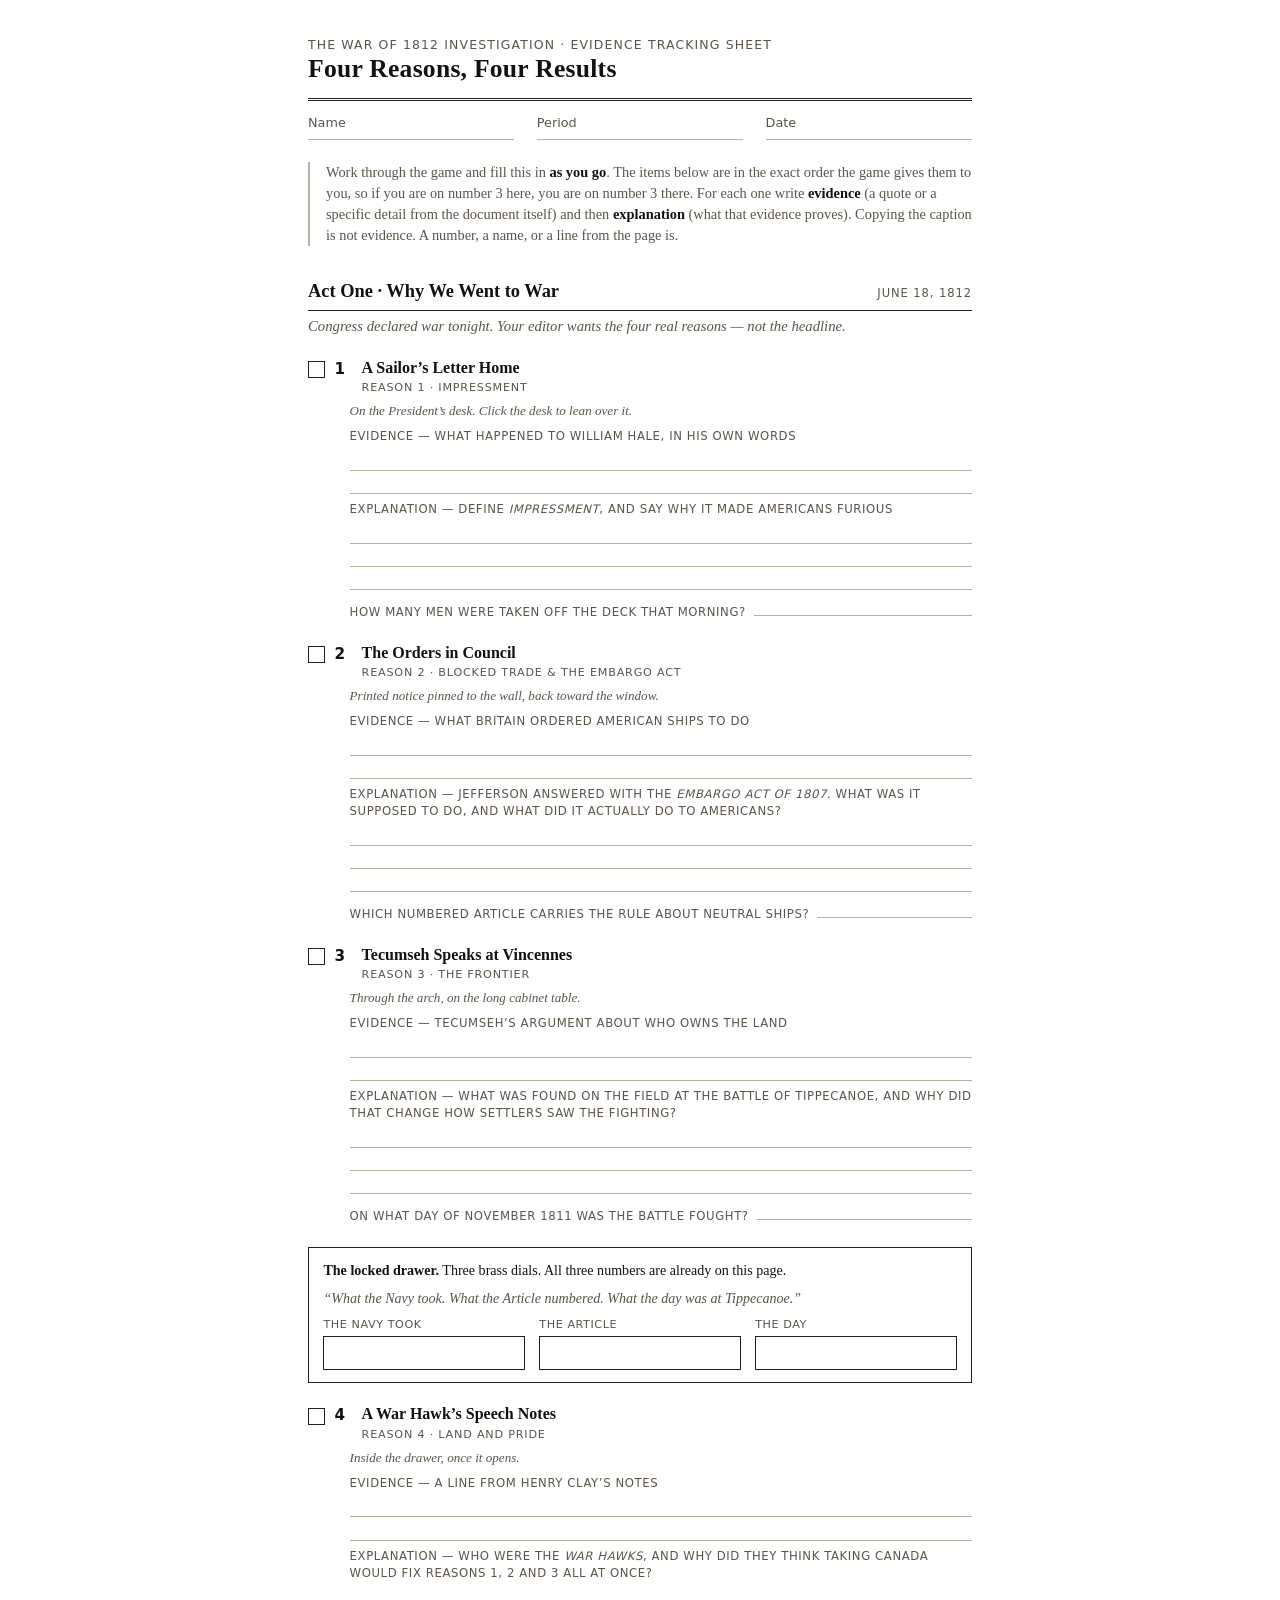
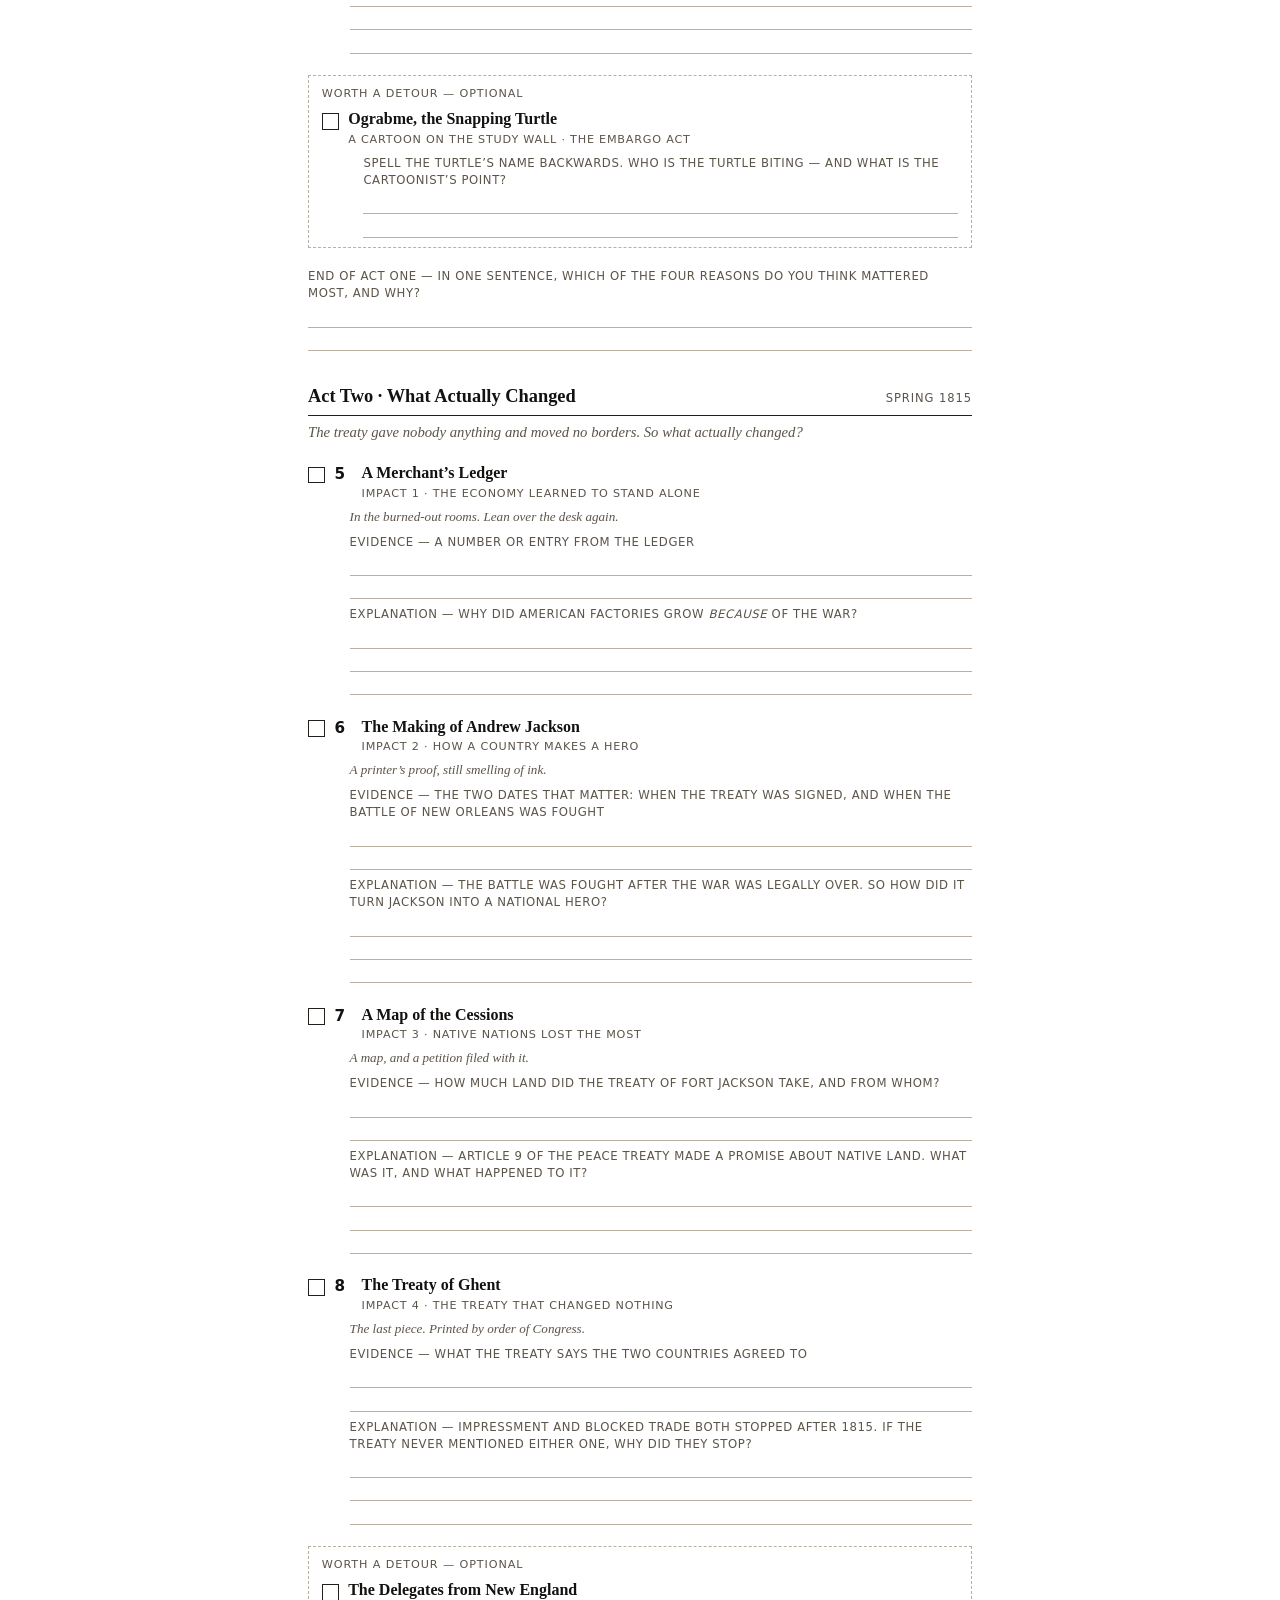
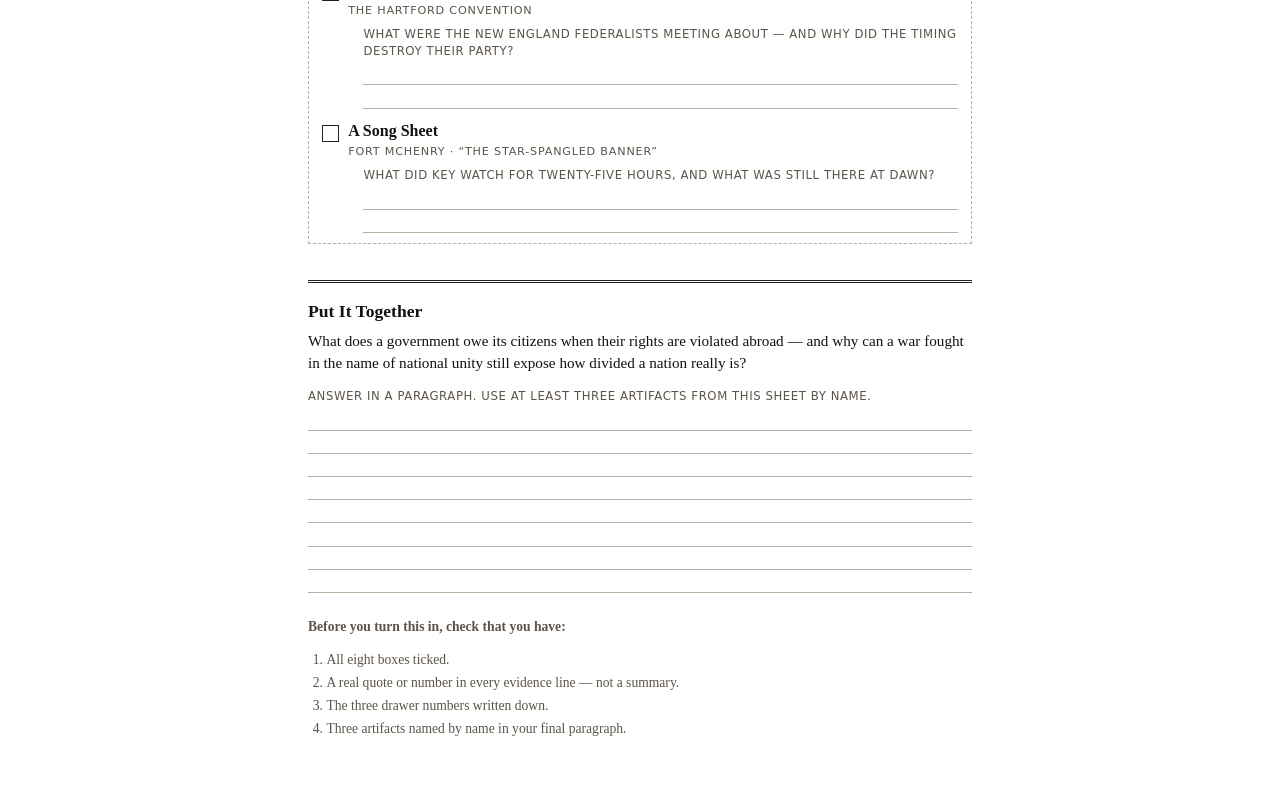
==== worksheet.html @ dfc1d25e "Add a printable evidence tracking sheet in exact game order Students fill this in as they play. Ever" ====
<!DOCTYPE html>
<html lang="en">
<head>
<meta charset="utf-8">
<meta name="viewport" content="width=device-width, initial-scale=1">
<title>Evidence Tracking Sheet</title>
<meta name="description" content="Student tracking sheet for The War of 1812 Investigation, in the exact order the game presents each artifact.">
<style>
/* ------------------------------------------------------------------
   Worksheet for "The War of 1812 Investigation".
   Print-first: black ink on white paper, no background fills that eat
   toner, page breaks between the two acts. Screen view is the same
   document, just centred.
   Order below is locked to the chain in assets/js/content.js. If a
   hotspot moves in the game, move it here too.
------------------------------------------------------------------- */
:root{
  --ink:#141210;
  --soft:#5b5449;
  --rule:#241f1a;
  --hair:#b9b0a2;
  --page:#ffffff;
  --serif: "Iowan Old Style", "Palatino Linotype", Palatino, "Book Antiqua", Georgia, serif;
  --sans: "Trebuchet MS", "Segoe UI", system-ui, sans-serif;
}
*{ box-sizing:border-box; }
html{ -webkit-text-size-adjust:100%; }
body{
  margin:0;
  background:var(--page);
  color:var(--ink);
  font-family:var(--serif);
  font-size:15px;
  line-height:1.45;
}
.sheet{
  max-width:44rem;
  margin:0 auto;
  padding-block:2.25rem 3rem;
  padding-left:20px;
  padding-right:20px;
}

/* ---------- masthead ---------- */
.mast{ border-bottom:3px double var(--rule); padding-bottom:.7rem; }
.mast h1{
  font-size:1.6rem; line-height:1.15; margin:0 0 .2rem;
  letter-spacing:.01em; text-wrap:balance;
}
.mast .sub{ margin:0; font-family:var(--sans); font-size:.78rem;
  letter-spacing:.09em; text-transform:uppercase; color:var(--soft); }

.namebar{
  display:flex; flex-wrap:wrap; gap:.55rem 1.4rem;
  margin:.85rem 0 1.4rem;
  font-family:var(--sans); font-size:.8rem; color:var(--soft);
}
.namebar span{ flex:1 1 9rem; border-bottom:1px solid var(--hair); padding-bottom:.35rem; }

.howto{
  font-size:.9rem; margin:0 0 1.5rem; padding-left:1rem;
  border-left:2px solid var(--hair); color:var(--soft);
}
.howto strong{ color:var(--ink); }

/* ---------- act headers ---------- */
.act{ margin-top:2rem; }
.act-head{
  display:flex; align-items:baseline; gap:.75rem;
  border-bottom:1.5px solid var(--rule); padding-bottom:.35rem; margin-bottom:.3rem;
}
.act-head h2{ font-size:1.15rem; margin:0; }
.act-head .q{ font-family:var(--sans); font-size:.72rem; letter-spacing:.08em;
  text-transform:uppercase; color:var(--soft); margin-left:auto; }
.act-ask{ font-size:.92rem; font-style:italic; color:var(--soft); margin:.35rem 0 1.25rem; }

/* ---------- one artifact ---------- */
.item{ margin:0 0 1.35rem; break-inside:avoid; page-break-inside:avoid; }
.item-head{ display:flex; gap:.6rem; align-items:flex-start; }
.tick{
  flex:none; width:1.05rem; height:1.05rem; margin-top:.22rem;
  border:1.5px solid var(--rule);
}
.num{ flex:none; font-family:var(--sans); font-weight:700; font-size:.95rem; min-width:1.1rem; }
.titles h3{ margin:0; font-size:1rem; line-height:1.25; }
.titles .tag{
  display:block; font-family:var(--sans); font-size:.7rem; letter-spacing:.07em;
  text-transform:uppercase; color:var(--soft); margin-top:.15rem;
}
.where{ font-size:.82rem; color:var(--soft); margin:.3rem 0 .5rem 2.6rem; font-style:italic; }

.field{ margin:.45rem 0 0 2.6rem; }
.field-label{
  font-family:var(--sans); font-size:.73rem; letter-spacing:.05em;
  text-transform:uppercase; color:var(--soft); margin:0 0 .15rem;
}
.lines{ margin:0; }
.lines i{ display:block; border-bottom:1px solid var(--hair); height:1.45rem; }
.field-inline{ display:flex; align-items:baseline; gap:.5rem; }
.field-inline .field-label{ margin:0; flex:0 1 auto; }
.field-inline .rule{ flex:1 1 4rem; border-bottom:1px solid var(--hair); height:1.2rem; }

/* ---------- puzzle / bonus / callouts ---------- */
.code{
  margin:1rem 0 1.35rem; padding:.75rem .9rem;
  border:1.5px solid var(--rule); break-inside:avoid;
}
.code p{ margin:0 0 .5rem; font-size:.88rem; }
.code .riddle{ font-style:italic; color:var(--soft); }
.dials{ display:flex; gap:.9rem; font-family:var(--sans); font-size:.7rem;
  letter-spacing:.05em; text-transform:uppercase; color:var(--soft); }
.dials div{ flex:1 1 0; }
.dials b{ display:block; border:1.5px solid var(--rule); height:2.1rem; margin-top:.2rem; }

.bonus{
  margin:.25rem 0 1.25rem 0; padding:.6rem .8rem;
  border:1px dashed var(--hair); break-inside:avoid;
}
.bonus > p:first-child{
  margin:0 0 .45rem; font-family:var(--sans); font-size:.7rem;
  letter-spacing:.08em; text-transform:uppercase; color:var(--soft);
}
.bonus .item{ margin-bottom:.8rem; }
.bonus .item:last-child{ margin-bottom:0; }

/* ---------- closing ---------- */
.close{ margin-top:2.25rem; border-top:3px double var(--rule); padding-top:1rem; }
.close h2{ font-size:1.1rem; margin:0 0 .35rem; }
.close .eq{ font-size:.95rem; margin:0 0 .9rem; }
.close .field{ margin-left:0; }

.finish{ margin-top:1.5rem; font-size:.85rem; color:var(--soft); }
.finish ol{ margin:.35rem 0 0; padding-left:1.15rem; }
.finish li{ margin-bottom:.2rem; }

/* ---------- print ---------- */
@media print{
  @page{ margin:0.5in; }
  body{ font-size:10.5pt; line-height:1.3; }
  .sheet{ max-width:none; padding:0; }
  .pagebreak{ break-before:page; page-break-before:always; }
  .howto{ font-size:9pt; margin-bottom:.9rem; }
  .namebar{ margin:.6rem 0 .9rem; }
  .act{ margin-top:1rem; }
  .act-ask{ margin-bottom:.8rem; }
  .item{ margin-bottom:.6rem; }
  .where{ margin:.2rem 0 .3rem 2.6rem; }
  .field{ margin-top:.3rem; }
  .lines i{ height:0.23in; }
  .code{ margin:.7rem 0 .9rem; }
  .bonus{ margin-bottom:.6rem; padding:.45rem .7rem; }
  .close{ margin-top:1rem; }
  .finish{ margin-top:1rem; }
}
</style>
</head>
<body>
<div class="sheet">

  <header class="mast">
    <p class="sub">The War of 1812 Investigation &middot; Evidence Tracking Sheet</p>
    <h1>Four Reasons, Four Results</h1>
  </header>

  <div class="namebar">
    <span>Name</span><span>Period</span><span>Date</span>
  </div>

  <p class="howto">
    Work through the game and fill this in <strong>as you go</strong>. The items below are in the
    exact order the game gives them to you, so if you are on number 3 here, you are on
    number 3 there. For each one write <strong>evidence</strong> (a quote or a specific detail
    from the document itself) and then <strong>explanation</strong> (what that evidence proves).
    Copying the caption is not evidence. A number, a name, or a line from the page is.
  </p>

  <!-- ================= ACT ONE ================= -->
  <section class="act">
    <div class="act-head">
      <h2>Act One &middot; Why We Went to War</h2>
      <span class="q">June 18, 1812</span>
    </div>
    <p class="act-ask">Congress declared war tonight. Your editor wants the four real reasons &mdash; not the headline.</p>

    <!-- 1 -->
    <article class="item">
      <div class="item-head">
        <span class="tick" aria-hidden="true"></span>
        <span class="num">1</span>
        <div class="titles">
          <h3>A Sailor&rsquo;s Letter Home</h3>
          <span class="tag">Reason 1 &middot; Impressment</span>
        </div>
      </div>
      <p class="where">On the President&rsquo;s desk. Click the desk to lean over it.</p>
      <div class="field">
        <p class="field-label">Evidence &mdash; what happened to William Hale, in his own words</p>
        <p class="lines"><i></i><i></i></p>
      </div>
      <div class="field">
        <p class="field-label">Explanation &mdash; define <em>impressment</em>, and say why it made Americans furious</p>
        <p class="lines"><i></i><i></i><i></i></p>
      </div>
      <div class="field field-inline">
        <p class="field-label">How many men were taken off the deck that morning?</p>
        <span class="rule"></span>
      </div>
    </article>

    <!-- 2 -->
    <article class="item">
      <div class="item-head">
        <span class="tick" aria-hidden="true"></span>
        <span class="num">2</span>
        <div class="titles">
          <h3>The Orders in Council</h3>
          <span class="tag">Reason 2 &middot; Blocked trade &amp; the Embargo Act</span>
        </div>
      </div>
      <p class="where">Printed notice pinned to the wall, back toward the window.</p>
      <div class="field">
        <p class="field-label">Evidence &mdash; what Britain ordered American ships to do</p>
        <p class="lines"><i></i><i></i></p>
      </div>
      <div class="field">
        <p class="field-label">Explanation &mdash; Jefferson answered with the <em>Embargo Act of 1807</em>. What was it supposed to do, and what did it actually do to Americans?</p>
        <p class="lines"><i></i><i></i><i></i></p>
      </div>
      <div class="field field-inline">
        <p class="field-label">Which numbered Article carries the rule about neutral ships?</p>
        <span class="rule"></span>
      </div>
    </article>

    <!-- 3 -->
    <article class="item">
      <div class="item-head">
        <span class="tick" aria-hidden="true"></span>
        <span class="num">3</span>
        <div class="titles">
          <h3>Tecumseh Speaks at Vincennes</h3>
          <span class="tag">Reason 3 &middot; The frontier</span>
        </div>
      </div>
      <p class="where">Through the arch, on the long cabinet table.</p>
      <div class="field">
        <p class="field-label">Evidence &mdash; Tecumseh&rsquo;s argument about who owns the land</p>
        <p class="lines"><i></i><i></i></p>
      </div>
      <div class="field">
        <p class="field-label">Explanation &mdash; what was found on the field at the Battle of Tippecanoe, and why did that change how settlers saw the fighting?</p>
        <p class="lines"><i></i><i></i><i></i></p>
      </div>
      <div class="field field-inline">
        <p class="field-label">On what day of November 1811 was the battle fought?</p>
        <span class="rule"></span>
      </div>
    </article>

    <!-- puzzle -->
    <div class="code">
      <p><strong>The locked drawer.</strong> Three brass dials. All three numbers are already on this page.</p>
      <p class="riddle">&ldquo;What the Navy took. What the Article numbered. What the day was at Tippecanoe.&rdquo;</p>
      <div class="dials">
        <div>The Navy took<b></b></div>
        <div>The Article<b></b></div>
        <div>The day<b></b></div>
      </div>
    </div>

    <!-- 4 -->
    <article class="item">
      <div class="item-head">
        <span class="tick" aria-hidden="true"></span>
        <span class="num">4</span>
        <div class="titles">
          <h3>A War Hawk&rsquo;s Speech Notes</h3>
          <span class="tag">Reason 4 &middot; Land and pride</span>
        </div>
      </div>
      <p class="where">Inside the drawer, once it opens.</p>
      <div class="field">
        <p class="field-label">Evidence &mdash; a line from Henry Clay&rsquo;s notes</p>
        <p class="lines"><i></i><i></i></p>
      </div>
      <div class="field">
        <p class="field-label">Explanation &mdash; who were the <em>War Hawks</em>, and why did they think taking Canada would fix reasons 1, 2 and 3 all at once?</p>
        <p class="lines"><i></i><i></i><i></i></p>
      </div>
    </article>

    <div class="bonus">
      <p>Worth a detour &mdash; optional</p>
      <article class="item">
        <div class="item-head">
          <span class="tick" aria-hidden="true"></span>
          <div class="titles">
            <h3>Ograbme, the Snapping Turtle</h3>
            <span class="tag">A cartoon on the study wall &middot; the Embargo Act</span>
          </div>
        </div>
        <div class="field">
          <p class="field-label">Spell the turtle&rsquo;s name backwards. Who is the turtle biting &mdash; and what is the cartoonist&rsquo;s point?</p>
          <p class="lines"><i></i><i></i></p>
        </div>
      </article>
    </div>

    <div class="field" style="margin-left:0">
      <p class="field-label">End of Act One &mdash; in one sentence, which of the four reasons do you think mattered most, and why?</p>
      <p class="lines"><i></i><i></i></p>
    </div>
  </section>

  <!-- ================= ACT TWO ================= -->
  <section class="act pagebreak">
    <div class="act-head">
      <h2>Act Two &middot; What Actually Changed</h2>
      <span class="q">Spring 1815</span>
    </div>
    <p class="act-ask">The treaty gave nobody anything and moved no borders. So what actually changed?</p>

    <!-- 1 -->
    <article class="item">
      <div class="item-head">
        <span class="tick" aria-hidden="true"></span>
        <span class="num">5</span>
        <div class="titles">
          <h3>A Merchant&rsquo;s Ledger</h3>
          <span class="tag">Impact 1 &middot; The economy learned to stand alone</span>
        </div>
      </div>
      <p class="where">In the burned-out rooms. Lean over the desk again.</p>
      <div class="field">
        <p class="field-label">Evidence &mdash; a number or entry from the ledger</p>
        <p class="lines"><i></i><i></i></p>
      </div>
      <div class="field">
        <p class="field-label">Explanation &mdash; why did American factories grow <em>because</em> of the war?</p>
        <p class="lines"><i></i><i></i><i></i></p>
      </div>
    </article>

    <!-- 2 -->
    <article class="item">
      <div class="item-head">
        <span class="tick" aria-hidden="true"></span>
        <span class="num">6</span>
        <div class="titles">
          <h3>The Making of Andrew Jackson</h3>
          <span class="tag">Impact 2 &middot; How a country makes a hero</span>
        </div>
      </div>
      <p class="where">A printer&rsquo;s proof, still smelling of ink.</p>
      <div class="field">
        <p class="field-label">Evidence &mdash; the two dates that matter: when the treaty was signed, and when the Battle of New Orleans was fought</p>
        <p class="lines"><i></i><i></i></p>
      </div>
      <div class="field">
        <p class="field-label">Explanation &mdash; the battle was fought after the war was legally over. So how did it turn Jackson into a national hero?</p>
        <p class="lines"><i></i><i></i><i></i></p>
      </div>
    </article>

    <!-- 3 -->
    <article class="item">
      <div class="item-head">
        <span class="tick" aria-hidden="true"></span>
        <span class="num">7</span>
        <div class="titles">
          <h3>A Map of the Cessions</h3>
          <span class="tag">Impact 3 &middot; Native nations lost the most</span>
        </div>
      </div>
      <p class="where">A map, and a petition filed with it.</p>
      <div class="field">
        <p class="field-label">Evidence &mdash; how much land did the Treaty of Fort Jackson take, and from whom?</p>
        <p class="lines"><i></i><i></i></p>
      </div>
      <div class="field">
        <p class="field-label">Explanation &mdash; Article 9 of the peace treaty made a promise about Native land. What was it, and what happened to it?</p>
        <p class="lines"><i></i><i></i><i></i></p>
      </div>
    </article>

    <!-- 4 -->
    <article class="item">
      <div class="item-head">
        <span class="tick" aria-hidden="true"></span>
        <span class="num">8</span>
        <div class="titles">
          <h3>The Treaty of Ghent</h3>
          <span class="tag">Impact 4 &middot; The treaty that changed nothing</span>
        </div>
      </div>
      <p class="where">The last piece. Printed by order of Congress.</p>
      <div class="field">
        <p class="field-label">Evidence &mdash; what the treaty says the two countries agreed to</p>
        <p class="lines"><i></i><i></i></p>
      </div>
      <div class="field">
        <p class="field-label">Explanation &mdash; impressment and blocked trade both stopped after 1815. If the treaty never mentioned either one, why did they stop?</p>
        <p class="lines"><i></i><i></i><i></i></p>
      </div>
    </article>

    <div class="bonus">
      <p>Worth a detour &mdash; optional</p>
      <article class="item">
        <div class="item-head">
          <span class="tick" aria-hidden="true"></span>
          <div class="titles">
            <h3>The Delegates from New England</h3>
            <span class="tag">The Hartford Convention</span>
          </div>
        </div>
        <div class="field">
          <p class="field-label">What were the New England Federalists meeting about &mdash; and why did the timing destroy their party?</p>
          <p class="lines"><i></i><i></i></p>
        </div>
      </article>
      <article class="item">
        <div class="item-head">
          <span class="tick" aria-hidden="true"></span>
          <div class="titles">
            <h3>A Song Sheet</h3>
            <span class="tag">Fort McHenry &middot; &ldquo;The Star-Spangled Banner&rdquo;</span>
          </div>
        </div>
        <div class="field">
          <p class="field-label">What did Key watch for twenty-five hours, and what was still there at dawn?</p>
          <p class="lines"><i></i><i></i></p>
        </div>
      </article>
    </div>
  </section>

  <!-- ================= CLOSING ================= -->
  <section class="close">
    <h2>Put It Together</h2>
    <p class="eq">
      What does a government owe its citizens when their rights are violated abroad &mdash;
      and why can a war fought in the name of national unity still expose how divided
      a nation really is?
    </p>
    <div class="field">
      <p class="field-label">Answer in a paragraph. Use at least three artifacts from this sheet by name.</p>
      <p class="lines"><i></i><i></i><i></i><i></i><i></i><i></i><i></i><i></i></p>
    </div>

    <div class="finish">
      <p><strong>Before you turn this in, check that you have:</strong></p>
      <ol>
        <li>All eight boxes ticked.</li>
        <li>A real quote or number in every evidence line &mdash; not a summary.</li>
        <li>The three drawer numbers written down.</li>
        <li>Three artifacts named by name in your final paragraph.</li>
      </ol>
    </div>
  </section>

</div>
</body>
</html>
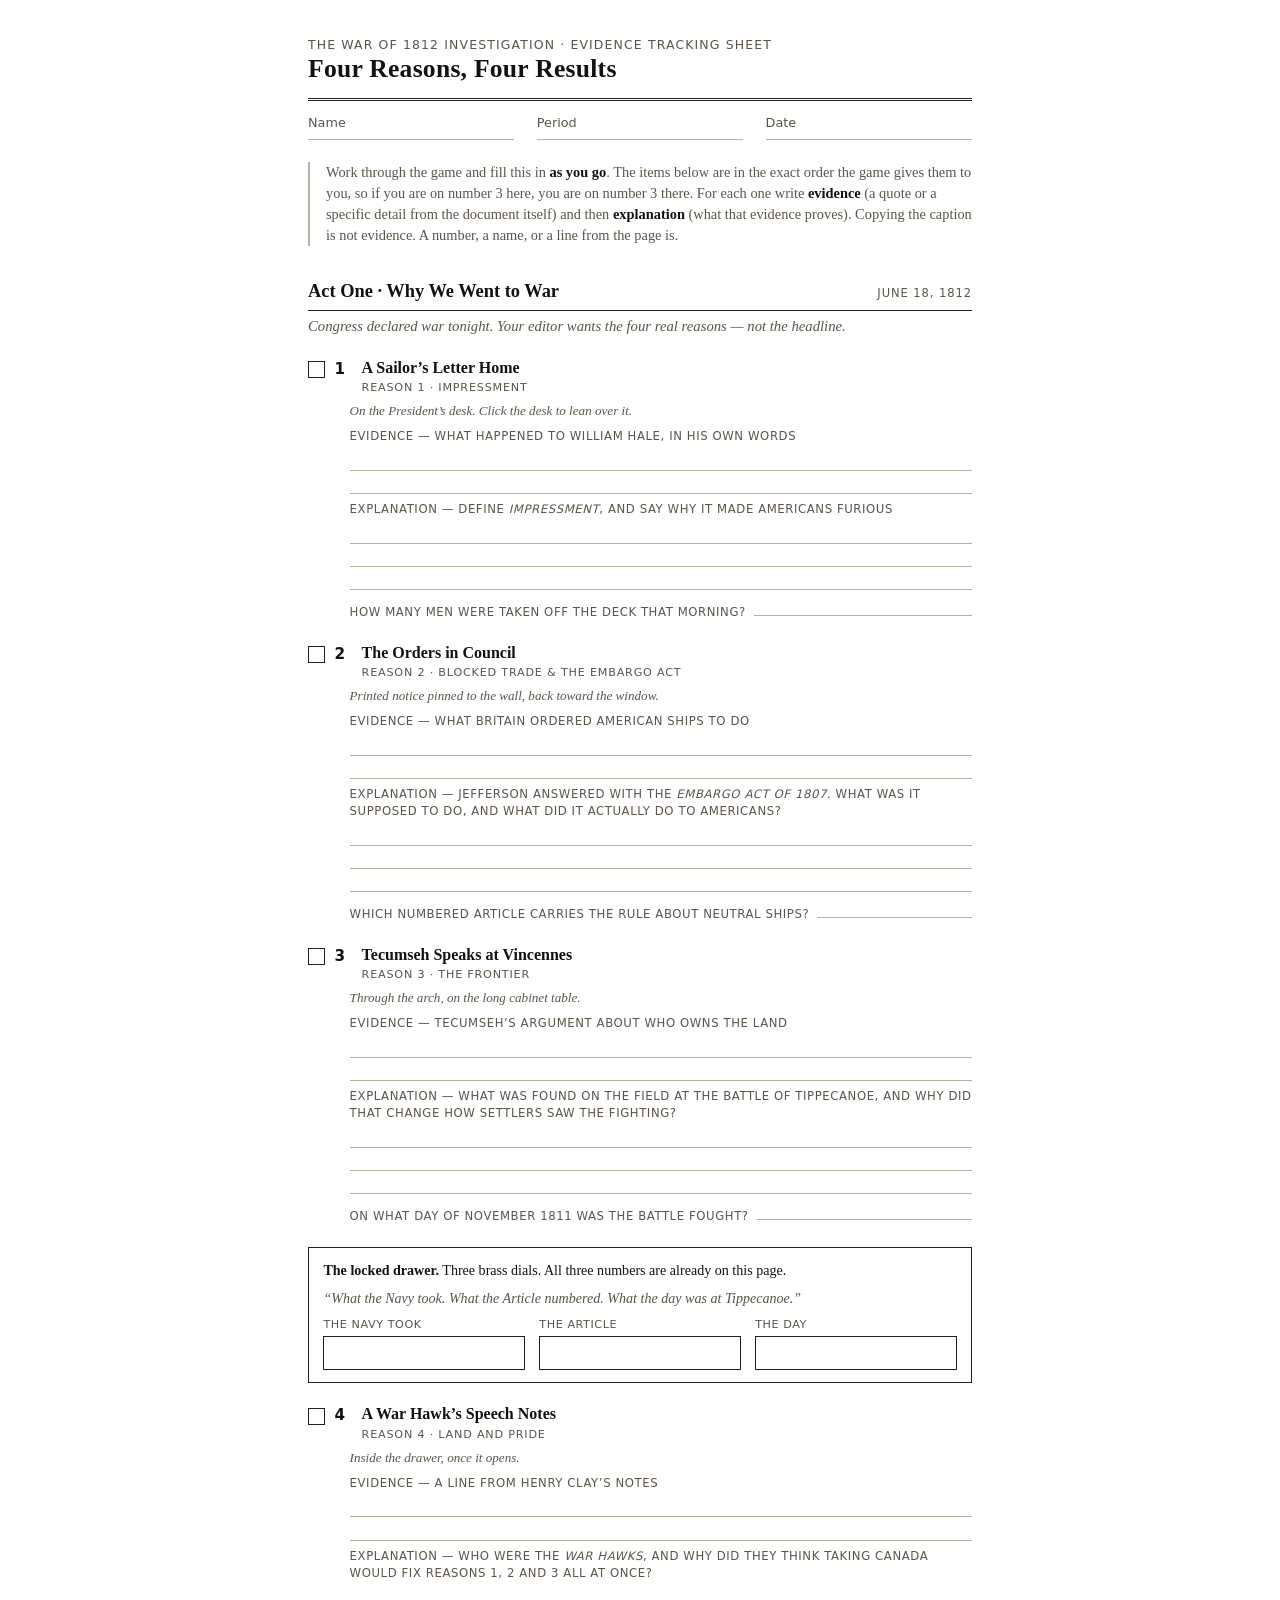
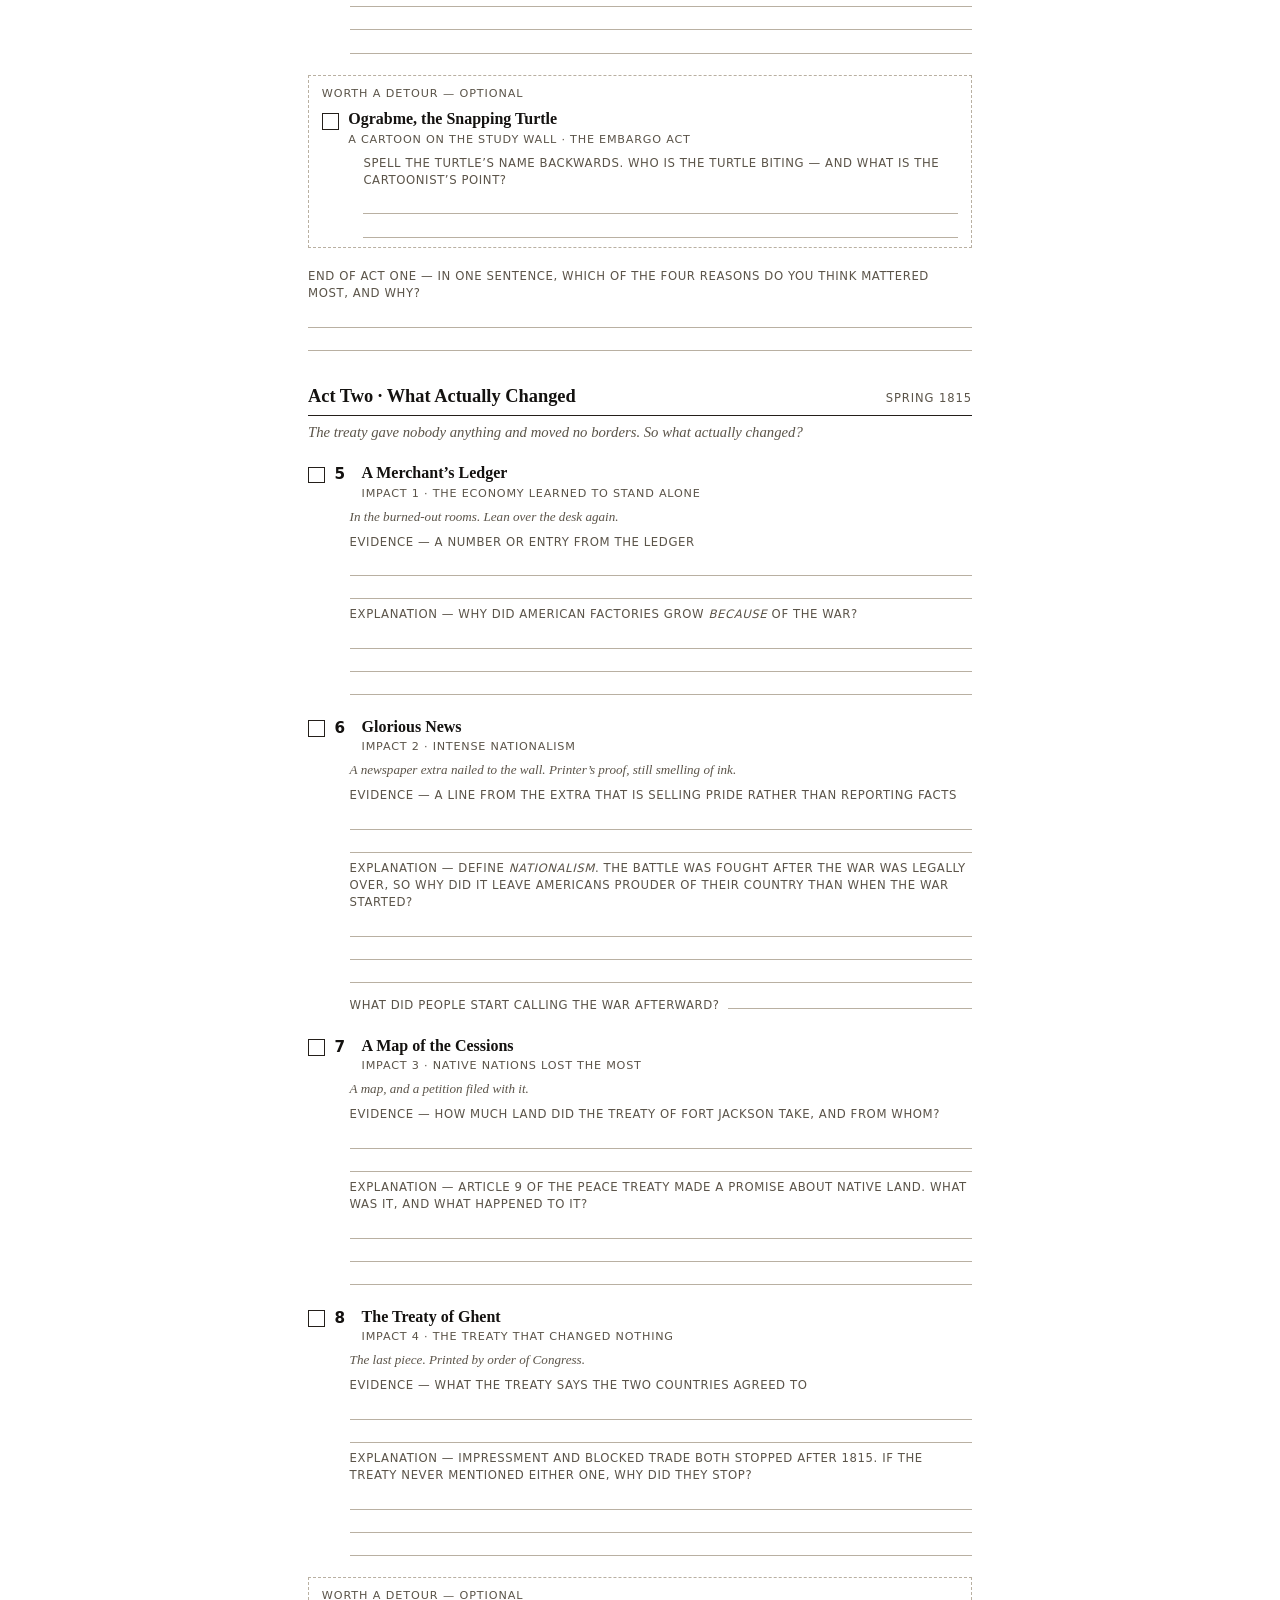
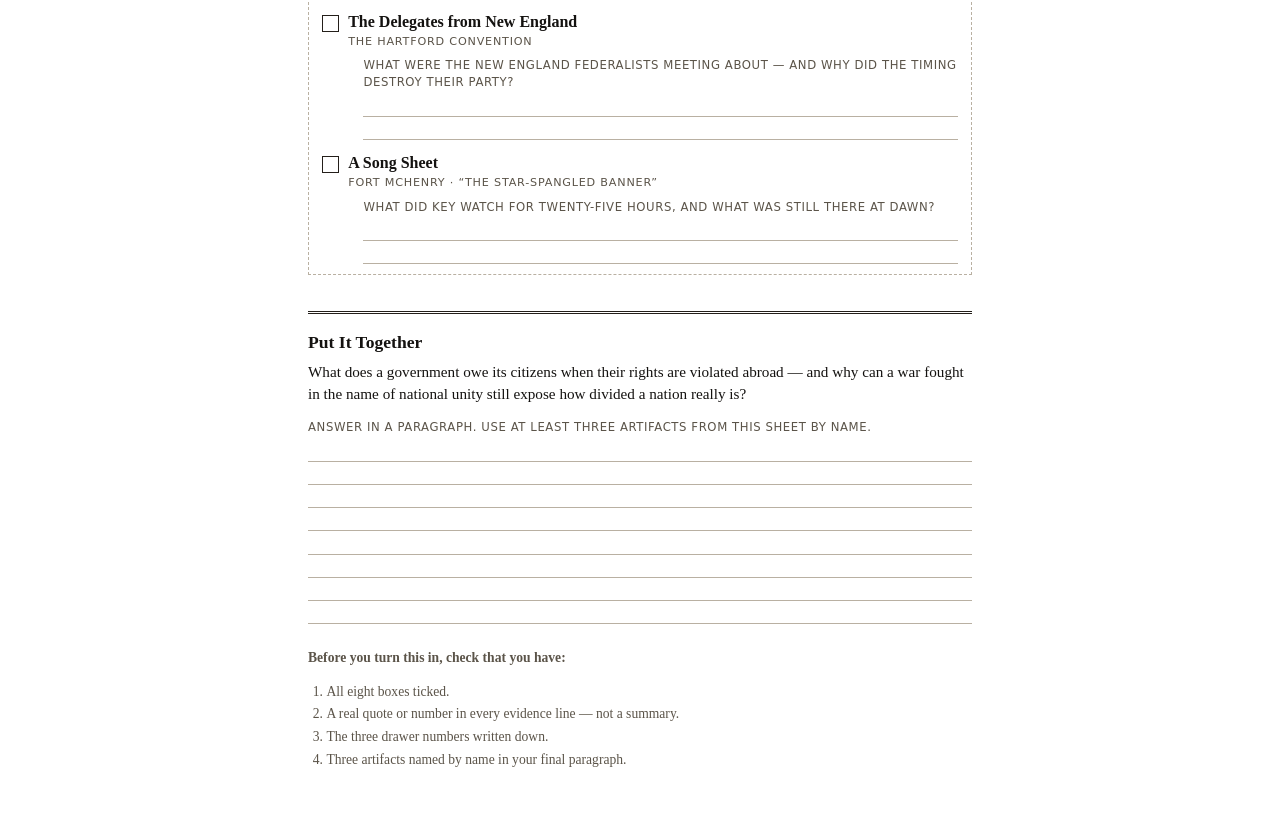
==== commit 96a645a6: "Make intense nationalism the main idea of Impact 2 The station was carrying the hero-making mechanis" ====
--- a/worksheet.html
+++ b/worksheet.html
@@ -347,18 +347,22 @@
         <span class="tick" aria-hidden="true"></span>
         <span class="num">6</span>
         <div class="titles">
-          <h3>The Making of Andrew Jackson</h3>
-          <span class="tag">Impact 2 &middot; How a country makes a hero</span>
-        </div>
-      </div>
-      <p class="where">A printer&rsquo;s proof, still smelling of ink.</p>
-      <div class="field">
-        <p class="field-label">Evidence &mdash; the two dates that matter: when the treaty was signed, and when the Battle of New Orleans was fought</p>
-        <p class="lines"><i></i><i></i></p>
-      </div>
-      <div class="field">
-        <p class="field-label">Explanation &mdash; the battle was fought after the war was legally over. So how did it turn Jackson into a national hero?</p>
-        <p class="lines"><i></i><i></i><i></i></p>
+          <h3>Glorious News</h3>
+          <span class="tag">Impact 2 &middot; Intense nationalism</span>
+        </div>
+      </div>
+      <p class="where">A newspaper extra nailed to the wall. Printer&rsquo;s proof, still smelling of ink.</p>
+      <div class="field">
+        <p class="field-label">Evidence &mdash; a line from the extra that is selling pride rather than reporting facts</p>
+        <p class="lines"><i></i><i></i></p>
+      </div>
+      <div class="field">
+        <p class="field-label">Explanation &mdash; define <em>nationalism</em>. The battle was fought after the war was legally over, so why did it leave Americans prouder of their country than when the war started?</p>
+        <p class="lines"><i></i><i></i><i></i></p>
+      </div>
+      <div class="field field-inline">
+        <p class="field-label">What did people start calling the war afterward?</p>
+        <span class="rule"></span>
       </div>
     </article>
 
